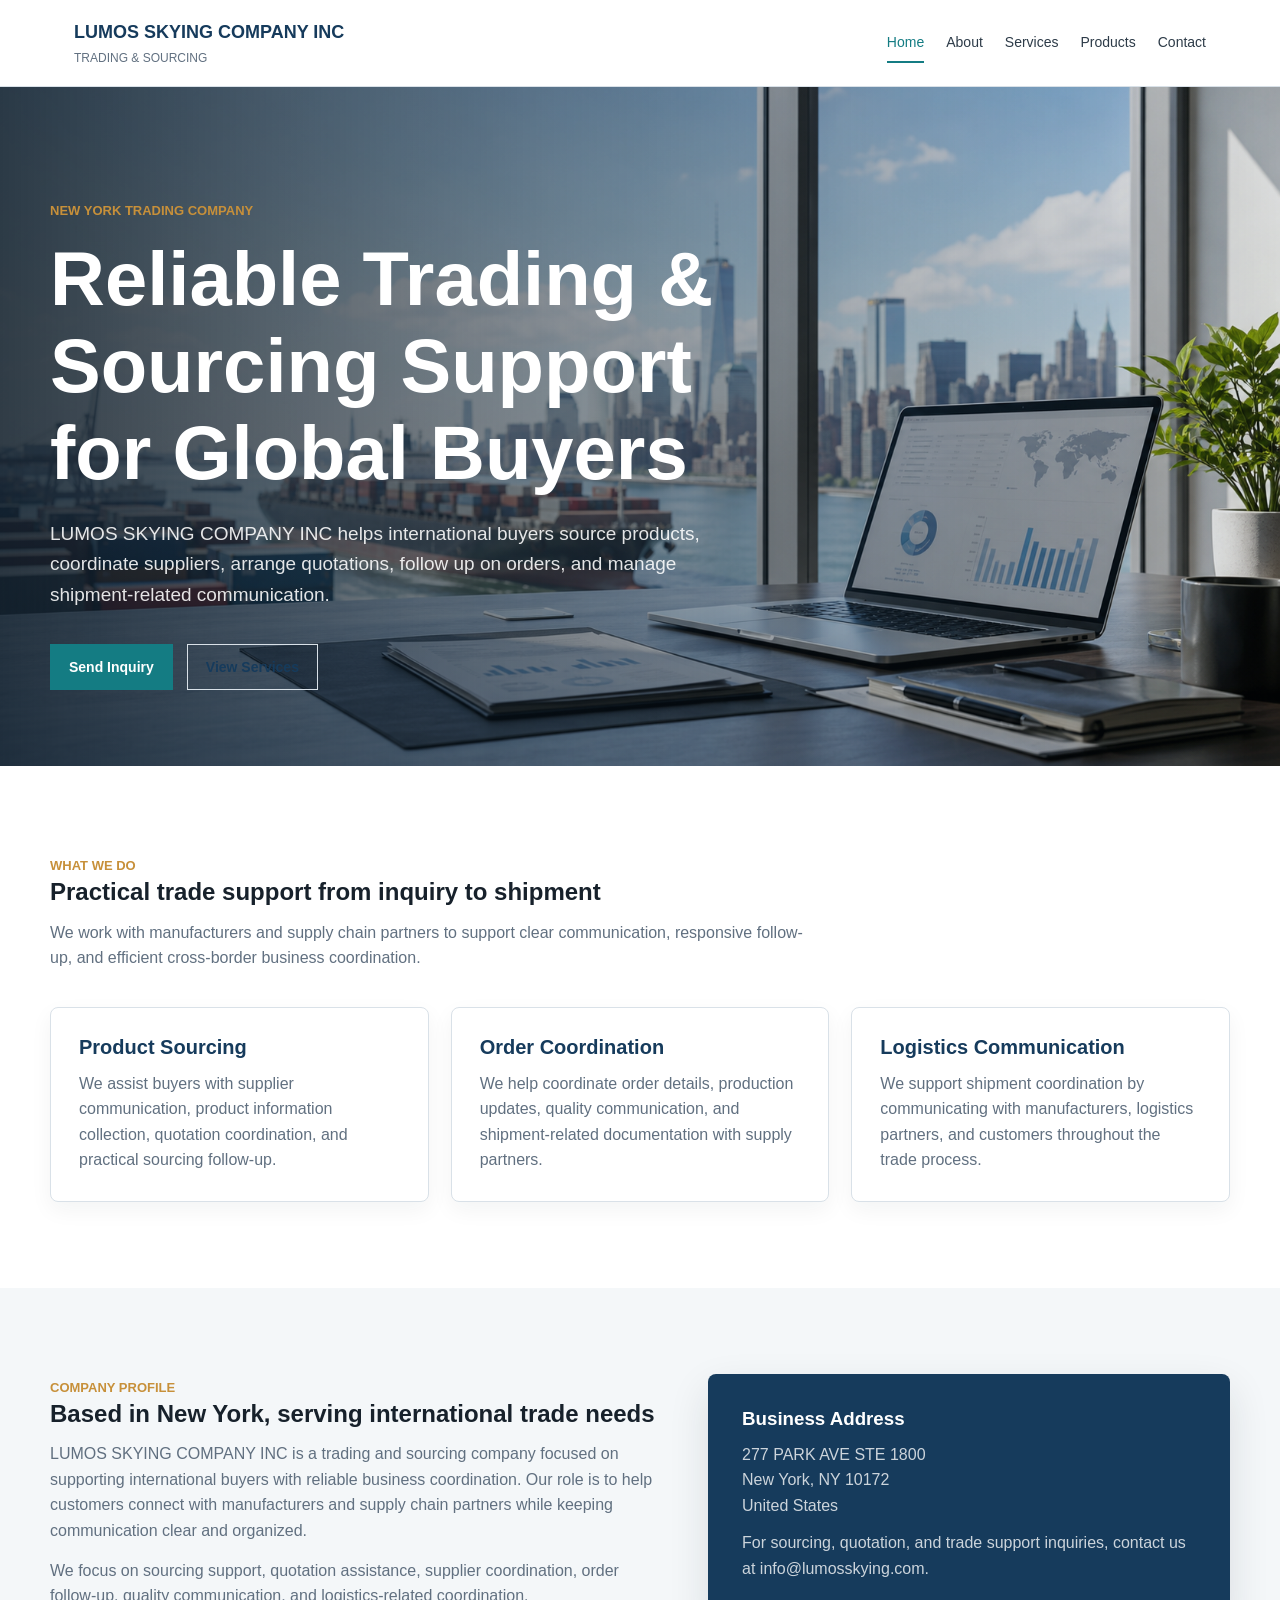
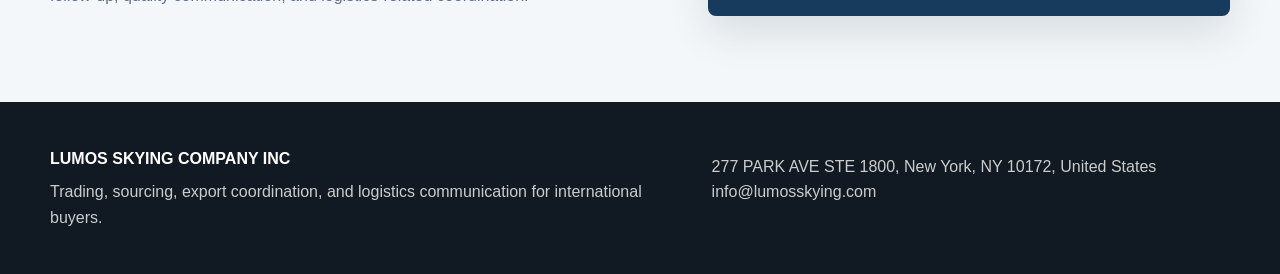
==== index.html @ 014ccb70 "Add Lumos Skying static website" ====
<!doctype html>
<html lang="en">
<head>
  <meta charset="utf-8">
  <meta name="viewport" content="width=device-width, initial-scale=1">
  <title>LUMOS SKYING COMPANY INC | Trading & Sourcing Company</title>
  <meta name="description" content="LUMOS SKYING COMPANY INC is a New York trading and sourcing company supporting international buyers with sourcing, quotations, supplier coordination, and logistics communication.">
  <link rel="stylesheet" href="styles.css">
</head>
<body>
  <header class="site-header">
    <nav class="nav" aria-label="Primary navigation">
      <a class="brand" href="index.html">
        <span class="brand-mark">LUMOS SKYING COMPANY INC</span>
        <span class="brand-sub">Trading & Sourcing</span>
      </a>
      <div class="nav-links">
        <a class="active" href="index.html">Home</a>
        <a href="about.html">About</a>
        <a href="services.html">Services</a>
        <a href="products.html">Products</a>
        <a href="contact.html">Contact</a>
      </div>
    </nav>
  </header>

  <main>
    <section class="hero">
      <div class="hero-inner">
        <span class="eyebrow">New York Trading Company</span>
        <h1>Reliable Trading & Sourcing Support for Global Buyers</h1>
        <p>LUMOS SKYING COMPANY INC helps international buyers source products, coordinate suppliers, arrange quotations, follow up on orders, and manage shipment-related communication.</p>
        <div class="hero-actions">
          <a class="button" href="contact.html">Send Inquiry</a>
          <a class="button secondary" href="services.html">View Services</a>
        </div>
      </div>
    </section>

    <section class="section">
      <div class="section-inner">
        <div class="section-head">
          <span class="eyebrow">What We Do</span>
          <h2>Practical trade support from inquiry to shipment</h2>
          <p>We work with manufacturers and supply chain partners to support clear communication, responsive follow-up, and efficient cross-border business coordination.</p>
        </div>
        <div class="grid three">
          <article class="card">
            <h3>Product Sourcing</h3>
            <p>We assist buyers with supplier communication, product information collection, quotation coordination, and practical sourcing follow-up.</p>
          </article>
          <article class="card">
            <h3>Order Coordination</h3>
            <p>We help coordinate order details, production updates, quality communication, and shipment-related documentation with supply partners.</p>
          </article>
          <article class="card">
            <h3>Logistics Communication</h3>
            <p>We support shipment coordination by communicating with manufacturers, logistics partners, and customers throughout the trade process.</p>
          </article>
        </div>
      </div>
    </section>

    <section class="section alt">
      <div class="section-inner split">
        <div class="text-block">
          <span class="eyebrow">Company Profile</span>
          <h2>Based in New York, serving international trade needs</h2>
          <p>LUMOS SKYING COMPANY INC is a trading and sourcing company focused on supporting international buyers with reliable business coordination. Our role is to help customers connect with manufacturers and supply chain partners while keeping communication clear and organized.</p>
          <p>We focus on sourcing support, quotation assistance, supplier coordination, order follow-up, quality communication, and logistics-related coordination.</p>
        </div>
        <aside class="fact-panel">
          <h3>Business Address</h3>
          <p>277 PARK AVE STE 1800<br>New York, NY 10172<br>United States</p>
          <p>For sourcing, quotation, and trade support inquiries, contact us at info@lumosskying.com.</p>
        </aside>
      </div>
    </section>
  </main>

  <footer class="site-footer">
    <div class="section-inner footer-grid">
      <div>
        <strong>LUMOS SKYING COMPANY INC</strong>
        <p>Trading, sourcing, export coordination, and logistics communication for international buyers.</p>
      </div>
      <p>277 PARK AVE STE 1800, New York, NY 10172, United States<br>info@lumosskying.com</p>
    </div>
  </footer>
</body>
</html>
---- styles.css ----
:root {
  --ink: #17212b;
  --muted: #617080;
  --line: #d9e1e8;
  --paper: #ffffff;
  --soft: #f4f7f9;
  --navy: #163b5c;
  --teal: #147c83;
  --gold: #c7903a;
  --shadow: 0 16px 40px rgba(23, 33, 43, 0.12);
}

* {
  box-sizing: border-box;
}

body {
  margin: 0;
  color: var(--ink);
  background: var(--paper);
  font-family: Arial, Helvetica, sans-serif;
  line-height: 1.6;
}

a {
  color: inherit;
  text-decoration: none;
}

.site-header {
  position: sticky;
  top: 0;
  z-index: 10;
  background: rgba(255, 255, 255, 0.96);
  border-bottom: 1px solid var(--line);
}

.nav {
  max-width: 1180px;
  margin: 0 auto;
  padding: 18px 24px;
  display: flex;
  align-items: center;
  justify-content: space-between;
  gap: 28px;
}

.brand {
  display: grid;
  gap: 2px;
}

.brand-mark {
  color: var(--navy);
  font-size: 18px;
  font-weight: 700;
  letter-spacing: 0;
}

.brand-sub {
  color: var(--muted);
  font-size: 12px;
  text-transform: uppercase;
}

.nav-links {
  display: flex;
  align-items: center;
  gap: 22px;
  color: #2d3b48;
  font-size: 14px;
}

.nav-links a {
  padding: 8px 0;
  border-bottom: 2px solid transparent;
}

.nav-links a:hover,
.nav-links a.active {
  color: var(--teal);
  border-bottom-color: var(--teal);
}

.button {
  display: inline-flex;
  align-items: center;
  justify-content: center;
  min-height: 44px;
  padding: 11px 18px;
  border: 1px solid var(--teal);
  background: var(--teal);
  color: #fff;
  font-weight: 700;
  font-size: 14px;
}

.button.secondary {
  background: transparent;
  color: var(--navy);
  border-color: var(--line);
}

.hero {
  min-height: 620px;
  display: grid;
  align-items: end;
  background:
    linear-gradient(90deg, rgba(10, 24, 36, 0.84), rgba(10, 24, 36, 0.48) 44%, rgba(10, 24, 36, 0.10)),
    url("assets/hero-trade.png") center / cover no-repeat;
  color: #fff;
}

.hero-inner,
.section-inner {
  width: min(1180px, calc(100% - 48px));
  margin: 0 auto;
}

.hero-inner {
  padding: 110px 0 76px;
}

.eyebrow {
  color: var(--gold);
  font-size: 13px;
  font-weight: 700;
  text-transform: uppercase;
  letter-spacing: 0;
}

h1,
h2,
h3 {
  margin: 0;
  line-height: 1.15;
}

h1 {
  max-width: 760px;
  margin-top: 12px;
  font-size: clamp(42px, 7vw, 76px);
}

.hero p {
  max-width: 670px;
  margin: 22px 0 0;
  color: rgba(255, 255, 255, 0.88);
  font-size: 19px;
}

.hero-actions {
  margin-top: 34px;
  display: flex;
  flex-wrap: wrap;
  gap: 14px;
}

.section {
  padding: 86px 0;
}

.section.alt {
  background: var(--soft);
}

.section-head {
  max-width: 760px;
  margin-bottom: 36px;
}

.section-head p,
.text-block p {
  color: var(--muted);
  margin: 14px 0 0;
}

.grid {
  display: grid;
  gap: 22px;
}

.grid.three {
  grid-template-columns: repeat(3, minmax(0, 1fr));
}

.grid.two {
  grid-template-columns: repeat(2, minmax(0, 1fr));
}

.card {
  background: #fff;
  border: 1px solid var(--line);
  border-radius: 8px;
  padding: 28px;
  box-shadow: 0 8px 22px rgba(23, 33, 43, 0.05);
}

.card h3 {
  font-size: 20px;
  color: var(--navy);
}

.card p {
  color: var(--muted);
  margin: 12px 0 0;
}

.list {
  margin: 16px 0 0;
  padding-left: 20px;
  color: var(--muted);
}

.list li {
  margin: 8px 0;
}

.split {
  display: grid;
  grid-template-columns: 1fr 0.85fr;
  gap: 44px;
  align-items: start;
}

.fact-panel {
  background: var(--navy);
  color: #fff;
  border-radius: 8px;
  padding: 34px;
  box-shadow: var(--shadow);
}

.fact-panel p {
  margin: 12px 0 0;
  color: rgba(255, 255, 255, 0.78);
}

.contact-box {
  display: grid;
  gap: 14px;
}

.contact-item {
  padding: 18px 0;
  border-bottom: 1px solid var(--line);
}

.contact-item strong {
  display: block;
  color: var(--navy);
}

.contact-item span {
  display: block;
  color: var(--muted);
  margin-top: 4px;
}

.page-title {
  background: var(--soft);
  border-bottom: 1px solid var(--line);
}

.page-title .section-inner {
  padding: 72px 0;
}

.page-title p {
  max-width: 720px;
  color: var(--muted);
  margin: 16px 0 0;
}

.site-footer {
  background: #111a22;
  color: rgba(255, 255, 255, 0.78);
  padding: 44px 0;
}

.footer-grid {
  display: grid;
  grid-template-columns: 1.1fr 0.9fr;
  gap: 28px;
  align-items: start;
}

.site-footer strong {
  color: #fff;
}

.site-footer p {
  margin: 8px 0 0;
}

@media (max-width: 820px) {
  .nav {
    align-items: flex-start;
    flex-direction: column;
  }

  .nav-links {
    flex-wrap: wrap;
    gap: 12px 18px;
  }

  .hero {
    min-height: 560px;
  }

  .hero-inner,
  .section-inner {
    width: min(100% - 32px, 1180px);
  }

  .section {
    padding: 62px 0;
  }

  .grid.three,
  .grid.two,
  .split,
  .footer-grid {
    grid-template-columns: 1fr;
  }
}
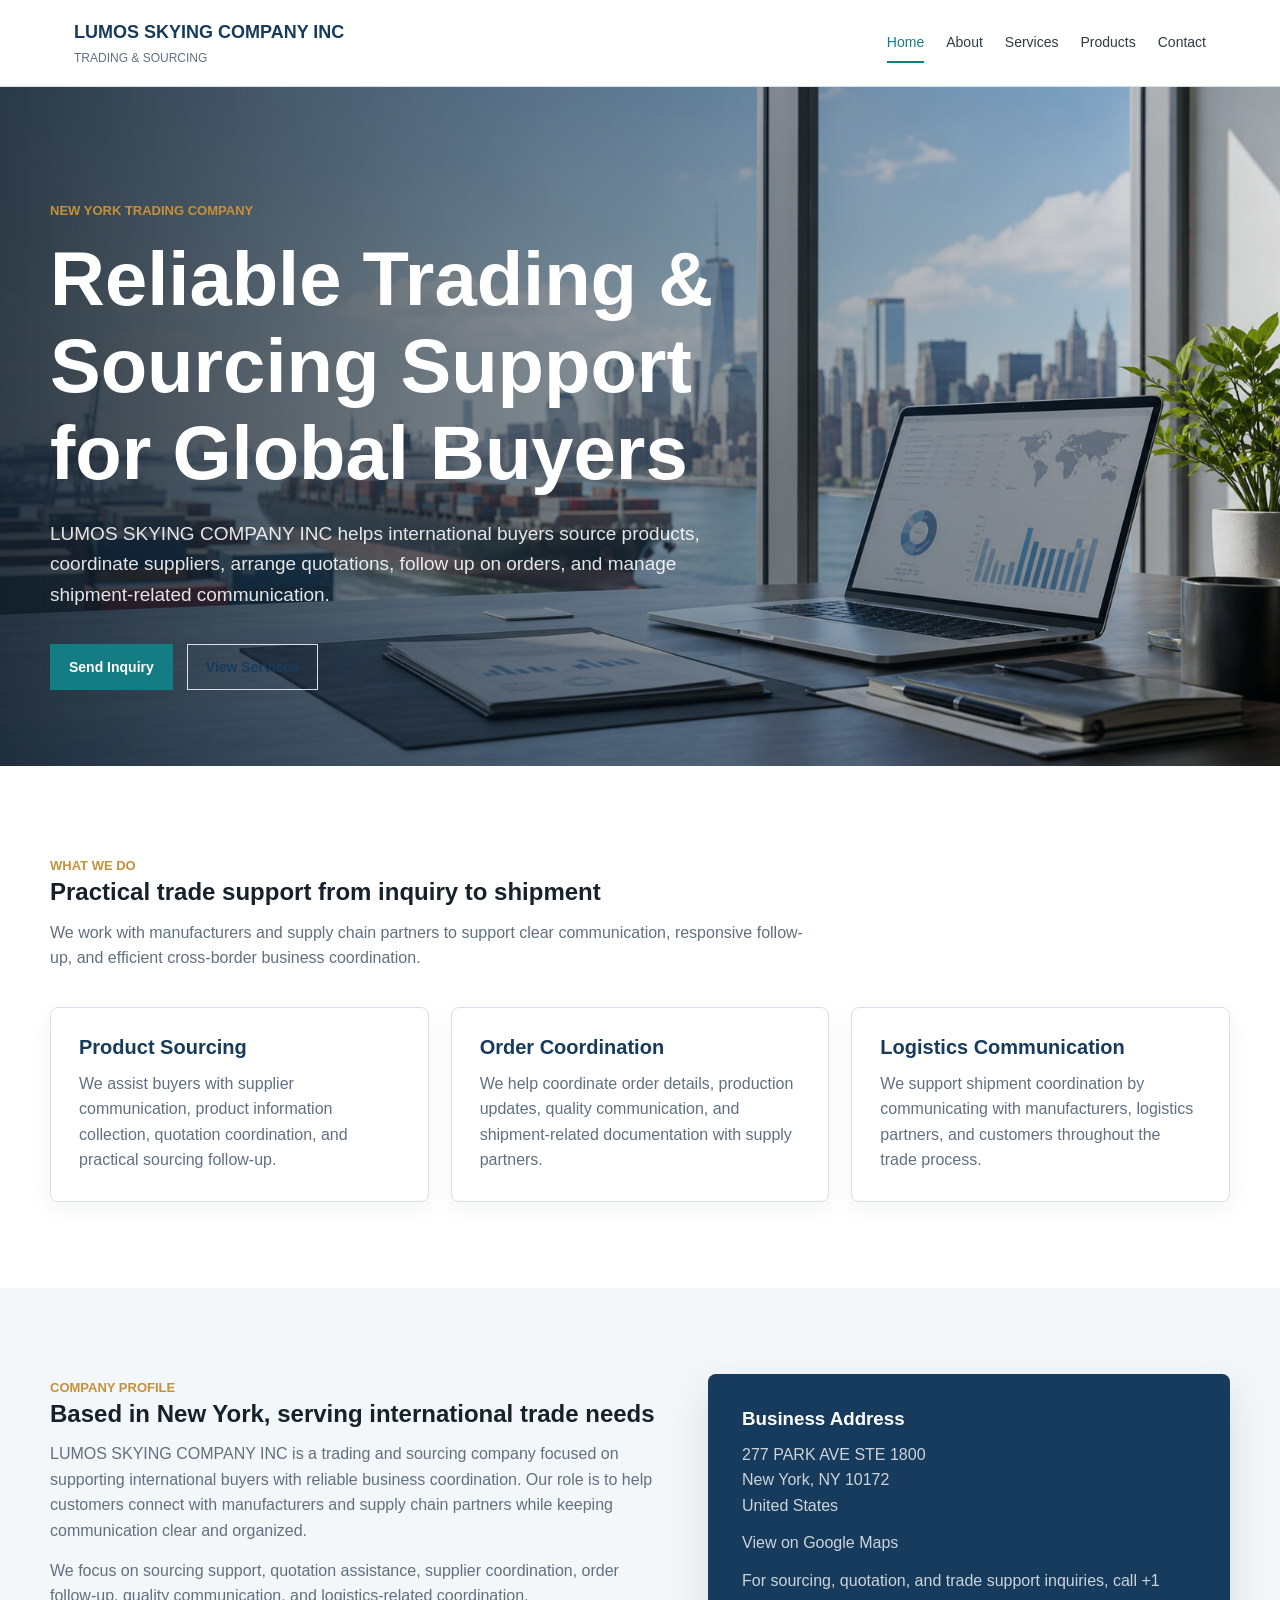
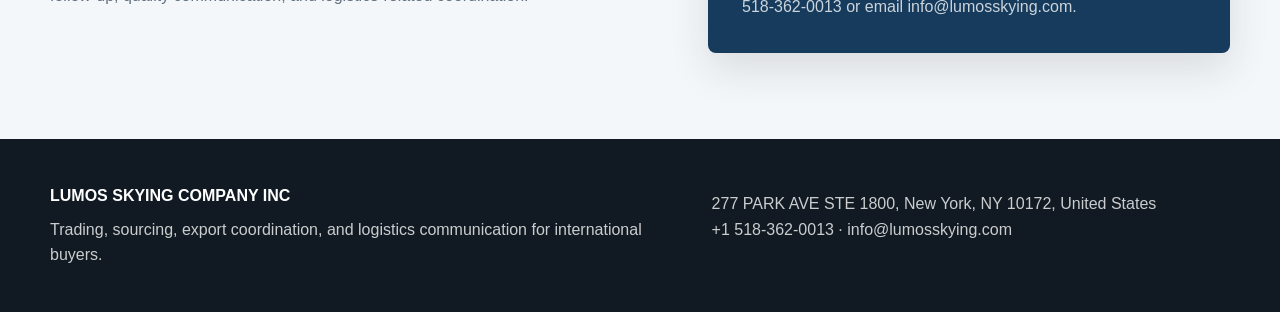
==== commit 6e9e8922: "Add verified company contact details" ====
--- a/index.html
+++ b/index.html
@@ -72,7 +72,8 @@
         <aside class="fact-panel">
           <h3>Business Address</h3>
           <p>277 PARK AVE STE 1800<br>New York, NY 10172<br>United States</p>
-          <p>For sourcing, quotation, and trade support inquiries, contact us at info@lumosskying.com.</p>
+          <p><a href="https://www.google.com/maps/search/?api=1&amp;query=LUMOS%20SKYING%20COMPANY%20INC%20277%20PARK%20AVE%20STE%201800%20New%20York%20NY%2010172" target="_blank" rel="noopener">View on Google Maps</a></p>
+          <p>For sourcing, quotation, and trade support inquiries, call <a href="tel:+15183620013">+1 518-362-0013</a> or email <a href="mailto:info@lumosskying.com">info@lumosskying.com</a>.</p>
         </aside>
       </div>
     </section>
@@ -84,7 +85,7 @@
         <strong>LUMOS SKYING COMPANY INC</strong>
         <p>Trading, sourcing, export coordination, and logistics communication for international buyers.</p>
       </div>
-      <p>277 PARK AVE STE 1800, New York, NY 10172, United States<br>info@lumosskying.com</p>
+      <p>277 PARK AVE STE 1800, New York, NY 10172, United States<br><a href="tel:+15183620013">+1 518-362-0013</a> &middot; <a href="mailto:info@lumosskying.com">info@lumosskying.com</a></p>
     </div>
   </footer>
 </body>
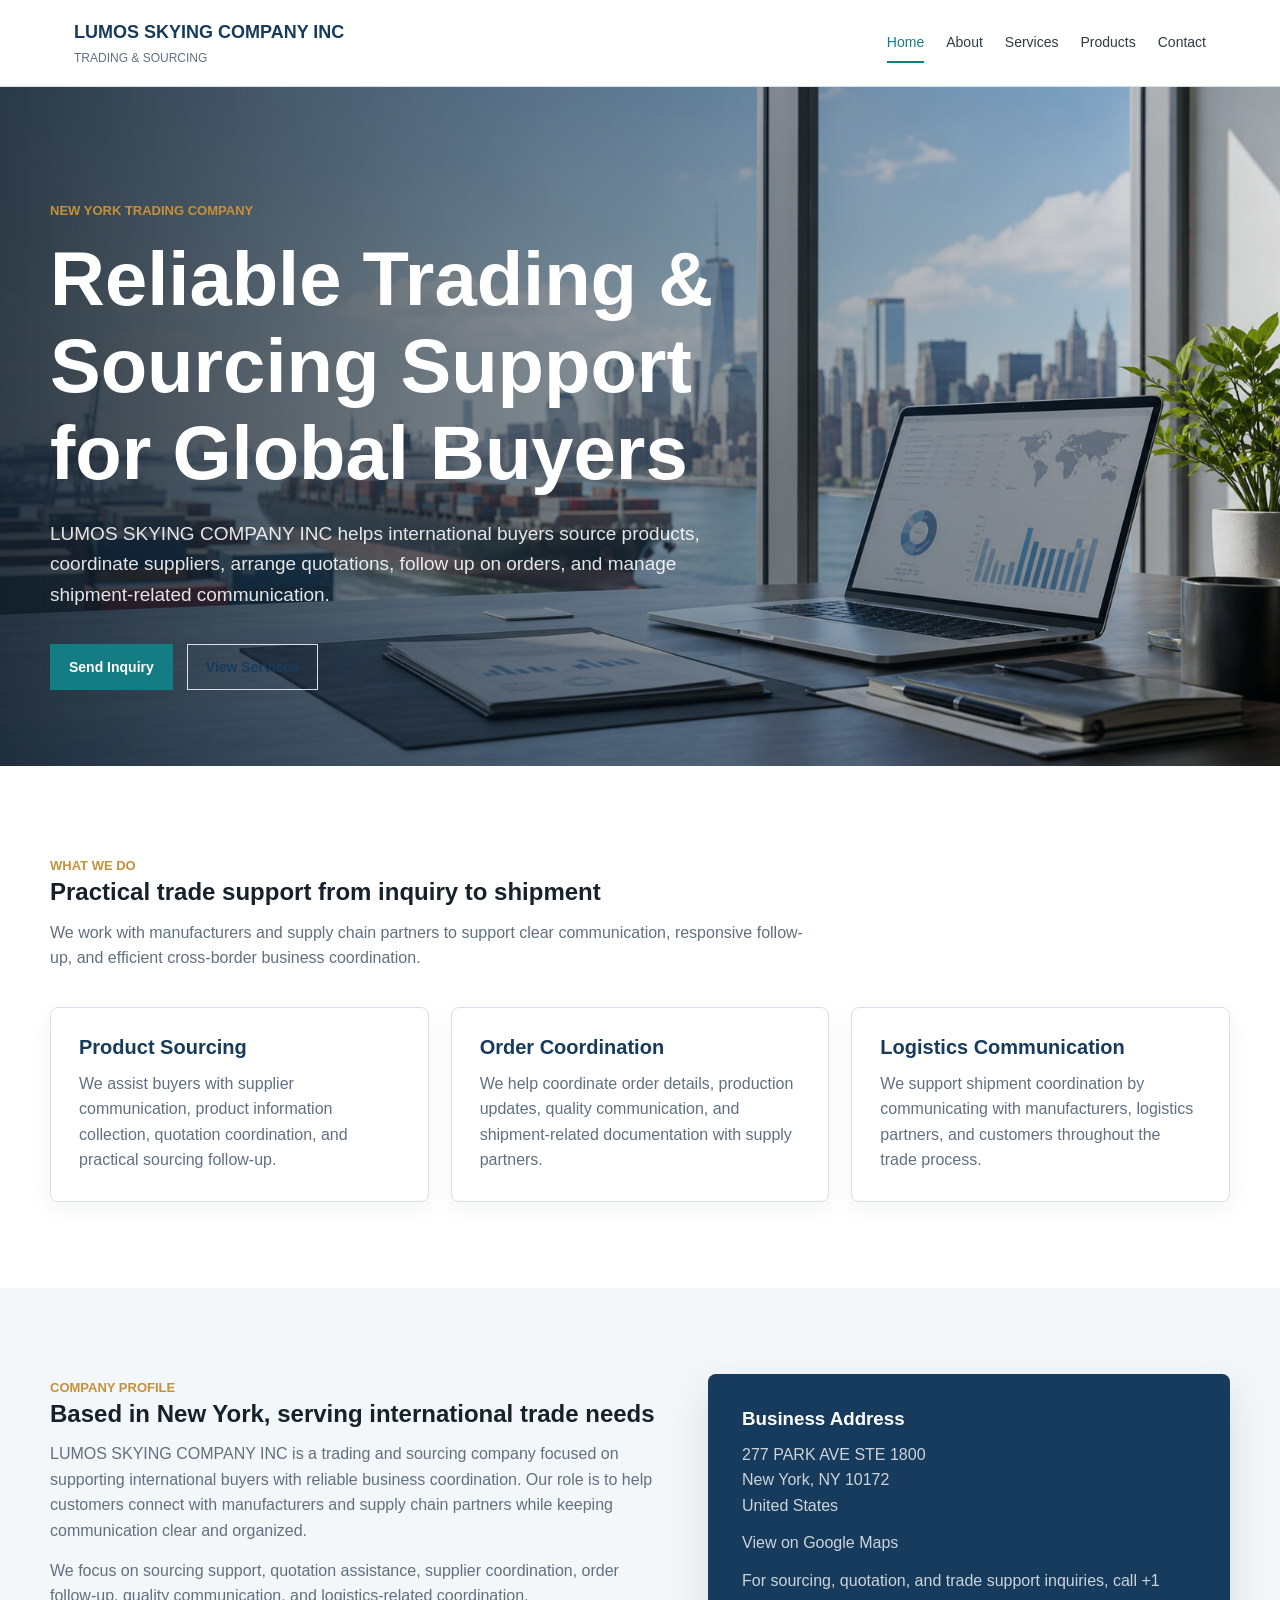
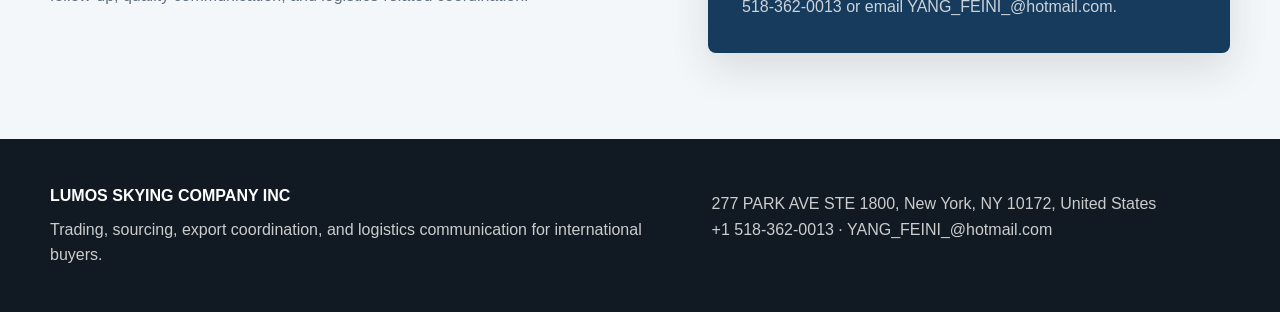
==== commit 4933fbcb: "Update company contact email" ====
--- a/index.html
+++ b/index.html
@@ -73,7 +73,7 @@
           <h3>Business Address</h3>
           <p>277 PARK AVE STE 1800<br>New York, NY 10172<br>United States</p>
           <p><a href="https://www.google.com/maps/search/?api=1&amp;query=LUMOS%20SKYING%20COMPANY%20INC%20277%20PARK%20AVE%20STE%201800%20New%20York%20NY%2010172" target="_blank" rel="noopener">View on Google Maps</a></p>
-          <p>For sourcing, quotation, and trade support inquiries, call <a href="tel:+15183620013">+1 518-362-0013</a> or email <a href="mailto:info@lumosskying.com">info@lumosskying.com</a>.</p>
+          <p>For sourcing, quotation, and trade support inquiries, call <a href="tel:+15183620013">+1 518-362-0013</a> or email <a href="mailto:YANG_FEINI_@hotmail.com">YANG_FEINI_@hotmail.com</a>.</p>
         </aside>
       </div>
     </section>
@@ -85,7 +85,7 @@
         <strong>LUMOS SKYING COMPANY INC</strong>
         <p>Trading, sourcing, export coordination, and logistics communication for international buyers.</p>
       </div>
-      <p>277 PARK AVE STE 1800, New York, NY 10172, United States<br><a href="tel:+15183620013">+1 518-362-0013</a> &middot; <a href="mailto:info@lumosskying.com">info@lumosskying.com</a></p>
+      <p>277 PARK AVE STE 1800, New York, NY 10172, United States<br><a href="tel:+15183620013">+1 518-362-0013</a> &middot; <a href="mailto:YANG_FEINI_@hotmail.com">YANG_FEINI_@hotmail.com</a></p>
     </div>
   </footer>
 </body>
